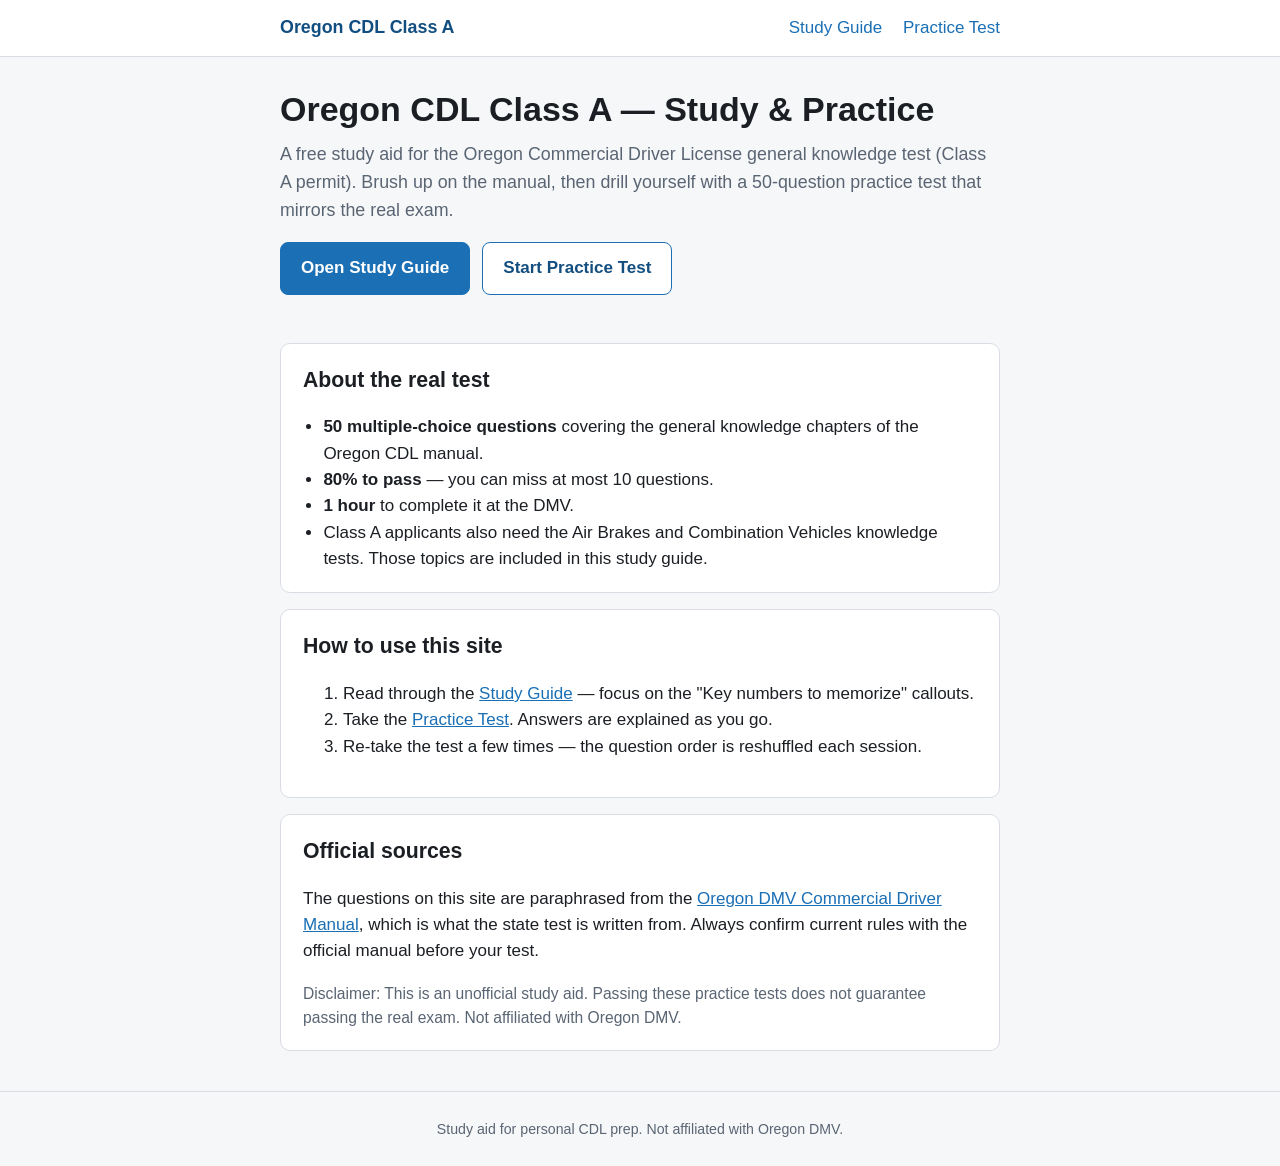
==== index.html @ bd1a83db "Scaffold Oregon CDL Class A study site Initial pages (home, study guide), shared stylesheet, and the" ====
<!doctype html>
<html lang="en">
<head>
<meta charset="utf-8" />
<meta name="viewport" content="width=device-width, initial-scale=1" />
<title>Oregon CDL Class A — Study &amp; Practice</title>
<link rel="stylesheet" href="css/styles.css" />
</head>
<body>
<header class="site-header">
  <div class="container">
    <a class="brand" href="index.html">Oregon CDL Class A</a>
    <nav class="site-nav">
      <a href="study.html">Study Guide</a>
      <a href="practice.html">Practice Test</a>
    </nav>
  </div>
</header>

<main class="container">
  <section class="hero">
    <h1>Oregon CDL Class A — Study &amp; Practice</h1>
    <p class="lede">
      A free study aid for the Oregon Commercial Driver License general knowledge
      test (Class A permit). Brush up on the manual, then drill yourself with a
      50-question practice test that mirrors the real exam.
    </p>

    <div class="cta-row">
      <a class="btn btn-primary" href="study.html">Open Study Guide</a>
      <a class="btn btn-secondary" href="practice.html">Start Practice Test</a>
    </div>
  </section>

  <section class="card">
    <h2>About the real test</h2>
    <ul class="plain-list">
      <li><strong>50 multiple-choice questions</strong> covering the general knowledge chapters of the Oregon CDL manual.</li>
      <li><strong>80% to pass</strong> — you can miss at most 10 questions.</li>
      <li><strong>1 hour</strong> to complete it at the DMV.</li>
      <li>Class A applicants also need the Air Brakes and Combination Vehicles knowledge tests. Those topics are included in this study guide.</li>
    </ul>
  </section>

  <section class="card">
    <h2>How to use this site</h2>
    <ol>
      <li>Read through the <a href="study.html">Study Guide</a> — focus on the "Key numbers to memorize" callouts.</li>
      <li>Take the <a href="practice.html">Practice Test</a>. Answers are explained as you go.</li>
      <li>Re-take the test a few times — the question order is reshuffled each session.</li>
    </ol>
  </section>

  <section class="card">
    <h2>Official sources</h2>
    <p>
      The questions on this site are paraphrased from the
      <a href="https://www.oregon.gov/odot/dmv/pages/driverid/manuals.aspx" target="_blank" rel="noopener">Oregon DMV Commercial Driver Manual</a>,
      which is what the state test is written from. Always confirm current rules
      with the official manual before your test.
    </p>
    <p class="disclaimer">
      Disclaimer: This is an unofficial study aid. Passing these practice tests
      does not guarantee passing the real exam. Not affiliated with Oregon DMV.
    </p>
  </section>
</main>

<footer class="site-footer">
  <div class="container">
    <small>Study aid for personal CDL prep. Not affiliated with Oregon DMV.</small>
  </div>
</footer>
</body>
</html>
---- css/styles.css ----
:root {
  --bg: #f6f7f9;
  --surface: #ffffff;
  --border: #d9dde3;
  --text: #1b1f24;
  --muted: #5a6573;
  --accent: #1a6fb5;
  --accent-dark: #134e80;
  --correct: #1f8a4c;
  --correct-bg: #e4f5ec;
  --wrong: #c0392b;
  --wrong-bg: #fbe6e3;
  --warn-bg: #fff6d6;
  --warn-border: #e2c644;
}

* { box-sizing: border-box; }

html, body {
  margin: 0;
  padding: 0;
  background: var(--bg);
  color: var(--text);
  font-family: -apple-system, BlinkMacSystemFont, "Segoe UI", Roboto, Oxygen, Ubuntu, Cantarell, "Helvetica Neue", Arial, sans-serif;
  font-size: 17px;
  line-height: 1.55;
}

.container {
  max-width: 760px;
  margin: 0 auto;
  padding: 0 20px;
}

/* Header */
.site-header {
  background: var(--surface);
  border-bottom: 1px solid var(--border);
  position: sticky;
  top: 0;
  z-index: 10;
}
.site-header .container {
  display: flex;
  align-items: center;
  justify-content: space-between;
  flex-wrap: wrap;
  gap: 8px;
  padding-top: 14px;
  padding-bottom: 14px;
}
.brand {
  font-weight: 700;
  color: var(--accent-dark);
  text-decoration: none;
  font-size: 1.05rem;
}
.site-nav a {
  color: var(--accent);
  text-decoration: none;
  margin-left: 16px;
  font-weight: 500;
}
.site-nav a:hover { text-decoration: underline; }

/* Hero */
.hero {
  padding: 32px 0 8px;
}
.hero h1 {
  margin: 0 0 12px;
  font-size: 2rem;
  line-height: 1.2;
}
.lede {
  color: var(--muted);
  font-size: 1.05rem;
  margin-top: 0;
}
.cta-row {
  display: flex;
  flex-wrap: wrap;
  gap: 12px;
  margin: 18px 0 24px;
}

/* Buttons */
.btn {
  display: inline-block;
  padding: 12px 20px;
  border-radius: 8px;
  border: 1px solid transparent;
  font-weight: 600;
  text-decoration: none;
  cursor: pointer;
  font-size: 1rem;
  background: var(--surface);
  color: var(--text);
}
.btn:focus-visible {
  outline: 3px solid var(--accent);
  outline-offset: 2px;
}
.btn-primary {
  background: var(--accent);
  color: #fff;
  border-color: var(--accent);
}
.btn-primary:hover { background: var(--accent-dark); }
.btn-secondary {
  background: var(--surface);
  color: var(--accent-dark);
  border-color: var(--accent);
}
.btn-secondary:hover { background: #eaf2fa; }
.btn[disabled] { opacity: 0.5; cursor: not-allowed; }

/* Cards */
.card {
  background: var(--surface);
  border: 1px solid var(--border);
  border-radius: 10px;
  padding: 20px 22px;
  margin: 16px 0;
}
.card h2 {
  margin-top: 0;
  font-size: 1.25rem;
}
.card a { color: var(--accent); }
.plain-list { margin: 0; padding-left: 1.2em; }
.disclaimer {
  color: var(--muted);
  font-size: 0.92rem;
  margin-bottom: 0;
}

/* Study guide */
.study-section {
  background: var(--surface);
  border: 1px solid var(--border);
  border-radius: 10px;
  margin: 14px 0;
  overflow: hidden;
}
.study-section > summary {
  cursor: pointer;
  padding: 16px 20px;
  font-weight: 600;
  font-size: 1.1rem;
  list-style: none;
  display: flex;
  align-items: center;
  justify-content: space-between;
}
.study-section > summary::-webkit-details-marker { display: none; }
.study-section > summary::after {
  content: "+";
  font-size: 1.4rem;
  color: var(--muted);
  font-weight: 400;
}
.study-section[open] > summary::after { content: "–"; }
.study-body {
  padding: 4px 20px 18px;
  border-top: 1px solid var(--border);
}
.study-body h3 {
  margin: 18px 0 6px;
  font-size: 1.02rem;
}
.study-body ul { padding-left: 1.2em; }
.study-body li { margin: 4px 0; }

.callout {
  background: var(--warn-bg);
  border: 1px solid var(--warn-border);
  border-radius: 8px;
  padding: 12px 16px;
  margin: 16px 0;
}
.callout strong { display: block; margin-bottom: 6px; }

/* Practice test */
.test-header {
  display: flex;
  align-items: center;
  justify-content: space-between;
  gap: 12px;
  margin: 20px 0 10px;
  flex-wrap: wrap;
}
.progress-wrap {
  flex: 1;
  min-width: 200px;
}
.progress-label {
  display: flex;
  justify-content: space-between;
  font-size: 0.9rem;
  color: var(--muted);
  margin-bottom: 4px;
}
.progress-bar {
  height: 8px;
  background: #e5e9ef;
  border-radius: 4px;
  overflow: hidden;
}
.progress-fill {
  height: 100%;
  background: var(--accent);
  width: 0%;
  transition: width 0.2s ease;
}

.score-chip {
  background: var(--surface);
  border: 1px solid var(--border);
  padding: 6px 10px;
  border-radius: 999px;
  font-size: 0.9rem;
  color: var(--muted);
  white-space: nowrap;
}

.question-card {
  background: var(--surface);
  border: 1px solid var(--border);
  border-radius: 10px;
  padding: 22px;
  margin: 14px 0;
}
.section-tag {
  display: inline-block;
  font-size: 0.78rem;
  text-transform: uppercase;
  letter-spacing: 0.04em;
  color: var(--muted);
  margin-bottom: 6px;
}
.question-text {
  font-size: 1.1rem;
  font-weight: 600;
  margin: 4px 0 16px;
}

.choice-list {
  list-style: none;
  padding: 0;
  margin: 0 0 16px;
}
.choice {
  display: flex;
  align-items: flex-start;
  gap: 10px;
  width: 100%;
  text-align: left;
  background: var(--surface);
  border: 1px solid var(--border);
  border-radius: 8px;
  padding: 12px 14px;
  margin-bottom: 8px;
  font: inherit;
  color: inherit;
  cursor: pointer;
}
.choice:hover { background: #f1f5fa; }
.choice:focus-visible {
  outline: 3px solid var(--accent);
  outline-offset: 2px;
}
.choice .key {
  display: inline-flex;
  align-items: center;
  justify-content: center;
  min-width: 26px;
  height: 26px;
  padding: 0 6px;
  border-radius: 6px;
  background: #eef2f7;
  color: var(--muted);
  font-weight: 700;
  font-size: 0.85rem;
}
.choice.is-correct {
  background: var(--correct-bg);
  border-color: var(--correct);
}
.choice.is-correct .key {
  background: var(--correct);
  color: #fff;
}
.choice.is-wrong {
  background: var(--wrong-bg);
  border-color: var(--wrong);
}
.choice.is-wrong .key {
  background: var(--wrong);
  color: #fff;
}
.choice[disabled] { cursor: default; }

.feedback {
  padding: 12px 14px;
  border-radius: 8px;
  margin-bottom: 12px;
  font-size: 0.98rem;
}
.feedback.correct { background: var(--correct-bg); color: #0f5b32; border: 1px solid #b7e1c8; }
.feedback.wrong { background: var(--wrong-bg); color: #7a1f16; border: 1px solid #eab8b3; }
.feedback .label { font-weight: 700; margin-right: 6px; }

.hidden { display: none !important; }

.test-actions {
  display: flex;
  justify-content: flex-end;
  gap: 10px;
}

/* Summary */
.summary-score {
  font-size: 2.4rem;
  font-weight: 700;
  margin: 0;
}
.summary-sub {
  color: var(--muted);
  margin-top: 4px;
}
.verdict {
  display: inline-block;
  padding: 6px 14px;
  border-radius: 999px;
  font-weight: 700;
  margin-top: 10px;
}
.verdict.pass { background: var(--correct-bg); color: #0f5b32; }
.verdict.fail { background: var(--wrong-bg); color: #7a1f16; }

.missed-item {
  border-top: 1px solid var(--border);
  padding: 12px 0;
}
.missed-item:first-child { border-top: none; }
.missed-q { font-weight: 600; margin: 0 0 4px; }
.missed-a { margin: 0; color: var(--muted); font-size: 0.94rem; }
.missed-a strong { color: var(--correct); }

/* Footer */
.site-footer {
  margin-top: 40px;
  padding: 24px 0;
  color: var(--muted);
  border-top: 1px solid var(--border);
  text-align: center;
}

@media (max-width: 480px) {
  .hero h1 { font-size: 1.55rem; }
  .question-card { padding: 16px; }
  .btn { width: 100%; }
  .cta-row { flex-direction: column; }
}
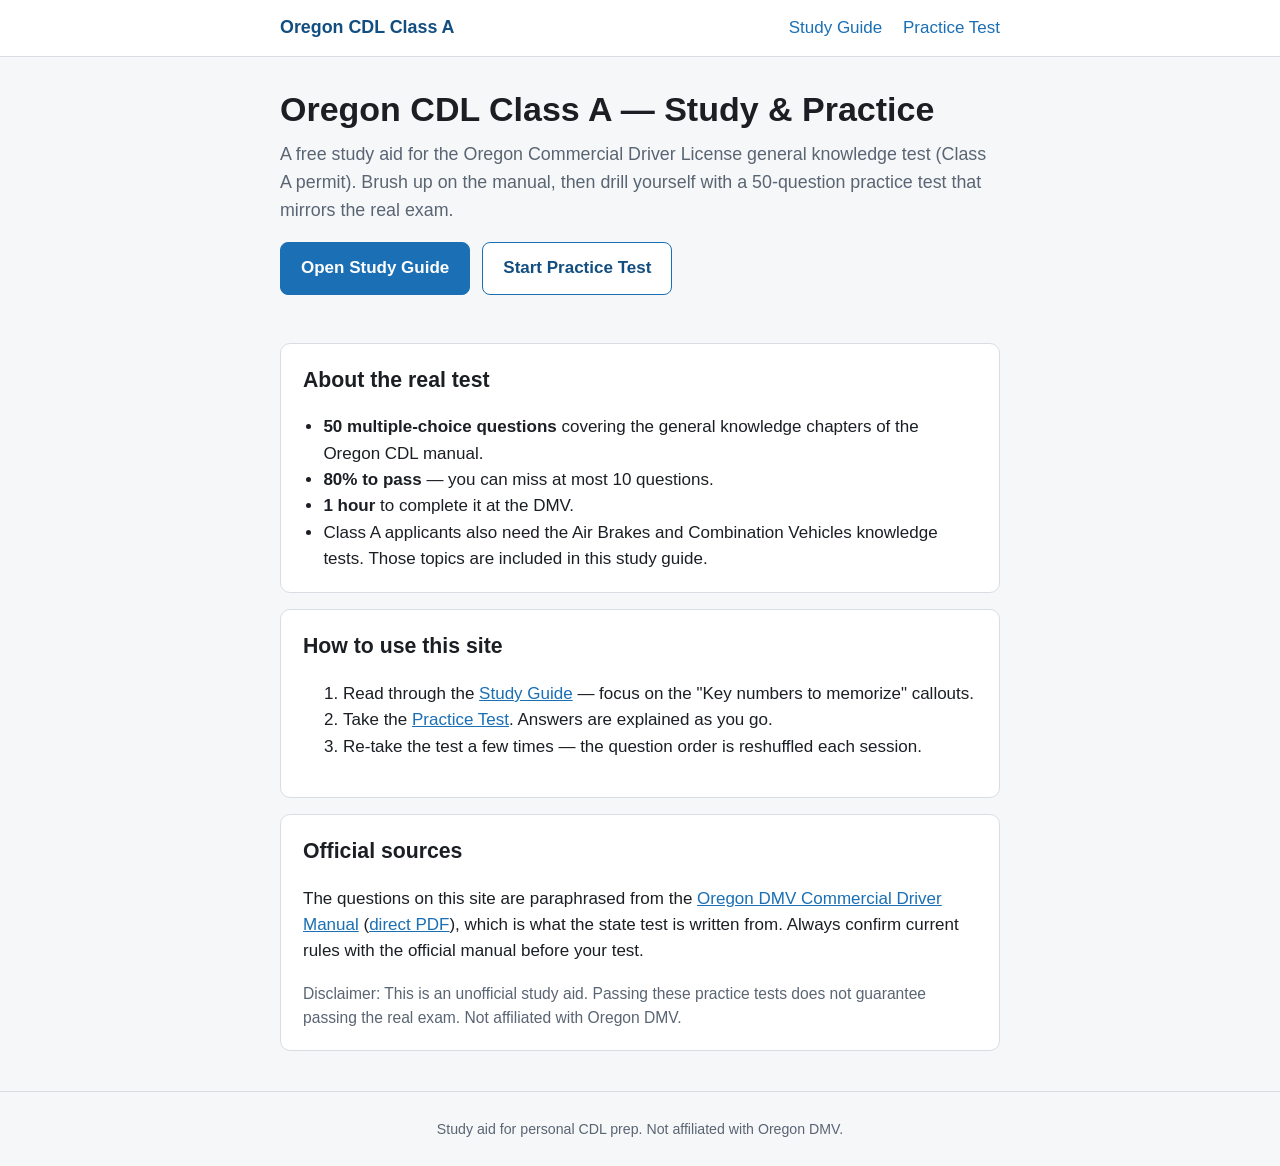
==== commit fa87904b: "Fix broken Oregon DMV manual link The manuals page lives at /odot/dmv/pages/form/manuals.aspx, not /" ====
--- a/index.html
+++ b/index.html
@@ -55,7 +55,8 @@
     <h2>Official sources</h2>
     <p>
       The questions on this site are paraphrased from the
-      <a href="https://www.oregon.gov/odot/dmv/pages/driverid/manuals.aspx" target="_blank" rel="noopener">Oregon DMV Commercial Driver Manual</a>,
+      <a href="https://www.oregon.gov/odot/dmv/pages/form/manuals.aspx" target="_blank" rel="noopener">Oregon DMV Commercial Driver Manual</a>
+      (<a href="https://www.oregon.gov/odot/forms/dmv/36.pdf" target="_blank" rel="noopener">direct PDF</a>),
       which is what the state test is written from. Always confirm current rules
       with the official manual before your test.
     </p>
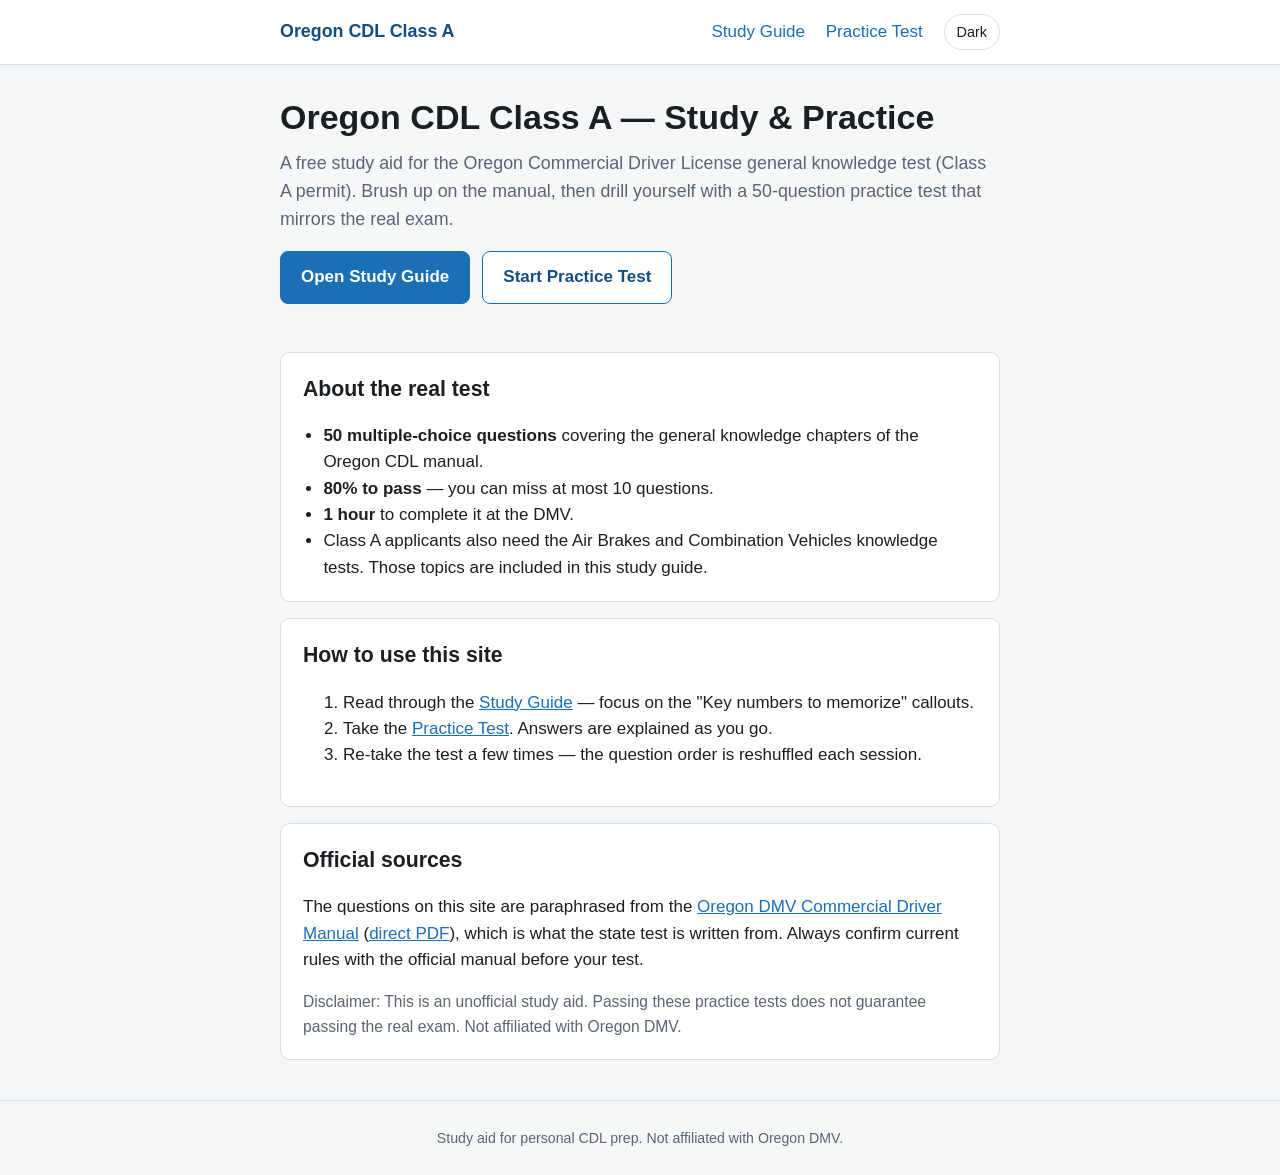
==== commit c45b7082: "Add manual light/dark theme toggle Toggle button in the header overrides the OS setting and persists" ====
--- a/index.html
+++ b/index.html
@@ -4,6 +4,15 @@
 <meta charset="utf-8" />
 <meta name="viewport" content="width=device-width, initial-scale=1" />
 <title>Oregon CDL Class A — Study &amp; Practice</title>
+<script>
+  // Apply saved theme before first paint so there's no flash.
+  (function () {
+    try {
+      var t = localStorage.getItem("cdl-theme");
+      if (t === "light" || t === "dark") document.documentElement.setAttribute("data-theme", t);
+    } catch (e) {}
+  })();
+</script>
 <link rel="stylesheet" href="css/styles.css" />
 </head>
 <body>
@@ -13,6 +22,7 @@
     <nav class="site-nav">
       <a href="study.html">Study Guide</a>
       <a href="practice.html">Practice Test</a>
+      <button type="button" class="theme-toggle" aria-label="Switch theme">Theme</button>
     </nav>
   </div>
 </header>
@@ -72,5 +82,7 @@
     <small>Study aid for personal CDL prep. Not affiliated with Oregon DMV.</small>
   </div>
 </footer>
+
+<script src="js/theme.js" defer></script>
 </body>
 </html>
--- a/css/styles.css
+++ b/css/styles.css
@@ -1,4 +1,6 @@
 :root {
+  color-scheme: light dark;
+
   --bg: #f6f7f9;
   --surface: #ffffff;
   --border: #d9dde3;
@@ -8,10 +10,116 @@
   --accent-dark: #134e80;
   --correct: #1f8a4c;
   --correct-bg: #e4f5ec;
+  --correct-text: #0f5b32;
+  --correct-border: #b7e1c8;
   --wrong: #c0392b;
   --wrong-bg: #fbe6e3;
+  --wrong-text: #7a1f16;
+  --wrong-border: #eab8b3;
   --warn-bg: #fff6d6;
   --warn-border: #e2c644;
+
+  --track: #e5e9ef;
+  --hover: #f1f5fa;
+  --secondary-hover: #eaf2fa;
+  --key-bg: #eef2f7;
+}
+
+/* Dark palette — applied when the user manually picks dark. */
+:root[data-theme="dark"] {
+  color-scheme: dark;
+  --bg: #0f1317;
+  --surface: #171c22;
+  --border: #2a323c;
+  --text: #e7edf3;
+  --muted: #9aa4af;
+  --accent: #4ea3e0;
+  --accent-dark: #85c1ec;
+  --correct: #4cbd7a;
+  --correct-bg: #16301f;
+  --correct-text: #a8e6c0;
+  --correct-border: #27533a;
+  --wrong: #e17266;
+  --wrong-bg: #331c18;
+  --wrong-text: #f1b3ab;
+  --wrong-border: #5c2e27;
+  --warn-bg: #2e2613;
+  --warn-border: #6a5a24;
+
+  --track: #242c36;
+  --hover: #1f2630;
+  --secondary-hover: #1d2732;
+  --key-bg: #242c36;
+}
+:root[data-theme="dark"] .btn-primary { color: #0b1116; }
+
+:root[data-theme="light"] { color-scheme: light; }
+
+/* Same dark palette applied automatically when the OS prefers dark
+   AND the user has not manually chosen a theme. */
+@media (prefers-color-scheme: dark) {
+  :root:not([data-theme="light"]):not([data-theme="dark"]) {
+    color-scheme: dark;
+    --bg: #0f1317;
+    --surface: #171c22;
+    --border: #2a323c;
+    --text: #e7edf3;
+    --muted: #9aa4af;
+    --accent: #4ea3e0;
+    --accent-dark: #85c1ec;
+    --correct: #4cbd7a;
+    --correct-bg: #16301f;
+    --correct-text: #a8e6c0;
+    --correct-border: #27533a;
+    --wrong: #e17266;
+    --wrong-bg: #331c18;
+    --wrong-text: #f1b3ab;
+    --wrong-border: #5c2e27;
+    --warn-bg: #2e2613;
+    --warn-border: #6a5a24;
+
+    --track: #242c36;
+    --hover: #1f2630;
+    --secondary-hover: #1d2732;
+    --key-bg: #242c36;
+  }
+  :root:not([data-theme="light"]):not([data-theme="dark"]) .btn-primary { color: #0b1116; }
+}
+
+/* Theme toggle button in the header */
+.theme-toggle {
+  background: transparent;
+  border: 1px solid var(--border);
+  color: var(--text);
+  padding: 6px 12px;
+  border-radius: 999px;
+  font: inherit;
+  font-size: 0.85rem;
+  cursor: pointer;
+  margin-left: 16px;
+}
+.theme-toggle:hover { background: var(--hover); }
+.theme-toggle:focus-visible {
+  outline: 3px solid var(--accent);
+  outline-offset: 2px;
+}
+
+/* Theme toggle button in the header */
+.theme-toggle {
+  background: transparent;
+  border: 1px solid var(--border);
+  color: var(--text);
+  padding: 6px 12px;
+  border-radius: 999px;
+  font: inherit;
+  font-size: 0.85rem;
+  cursor: pointer;
+  margin-left: 16px;
+}
+.theme-toggle:hover { background: var(--hover); }
+.theme-toggle:focus-visible {
+  outline: 3px solid var(--accent);
+  outline-offset: 2px;
 }
 
 * { box-sizing: border-box; }
@@ -112,7 +220,7 @@
   color: var(--accent-dark);
   border-color: var(--accent);
 }
-.btn-secondary:hover { background: #eaf2fa; }
+.btn-secondary:hover { background: var(--secondary-hover); }
 .btn[disabled] { opacity: 0.5; cursor: not-allowed; }
 
 /* Cards */
@@ -203,7 +311,7 @@
 }
 .progress-bar {
   height: 8px;
-  background: #e5e9ef;
+  background: var(--track);
   border-radius: 4px;
   overflow: hidden;
 }
@@ -265,7 +373,7 @@
   color: inherit;
   cursor: pointer;
 }
-.choice:hover { background: #f1f5fa; }
+.choice:hover { background: var(--hover); }
 .choice:focus-visible {
   outline: 3px solid var(--accent);
   outline-offset: 2px;
@@ -278,7 +386,7 @@
   height: 26px;
   padding: 0 6px;
   border-radius: 6px;
-  background: #eef2f7;
+  background: var(--key-bg);
   color: var(--muted);
   font-weight: 700;
   font-size: 0.85rem;
@@ -307,8 +415,8 @@
   margin-bottom: 12px;
   font-size: 0.98rem;
 }
-.feedback.correct { background: var(--correct-bg); color: #0f5b32; border: 1px solid #b7e1c8; }
-.feedback.wrong { background: var(--wrong-bg); color: #7a1f16; border: 1px solid #eab8b3; }
+.feedback.correct { background: var(--correct-bg); color: var(--correct-text); border: 1px solid var(--correct-border); }
+.feedback.wrong { background: var(--wrong-bg); color: var(--wrong-text); border: 1px solid var(--wrong-border); }
 .feedback .label { font-weight: 700; margin-right: 6px; }
 
 .hidden { display: none !important; }
@@ -336,8 +444,8 @@
   font-weight: 700;
   margin-top: 10px;
 }
-.verdict.pass { background: var(--correct-bg); color: #0f5b32; }
-.verdict.fail { background: var(--wrong-bg); color: #7a1f16; }
+.verdict.pass { background: var(--correct-bg); color: var(--correct-text); }
+.verdict.fail { background: var(--wrong-bg); color: var(--wrong-text); }
 
 .missed-item {
   border-top: 1px solid var(--border);
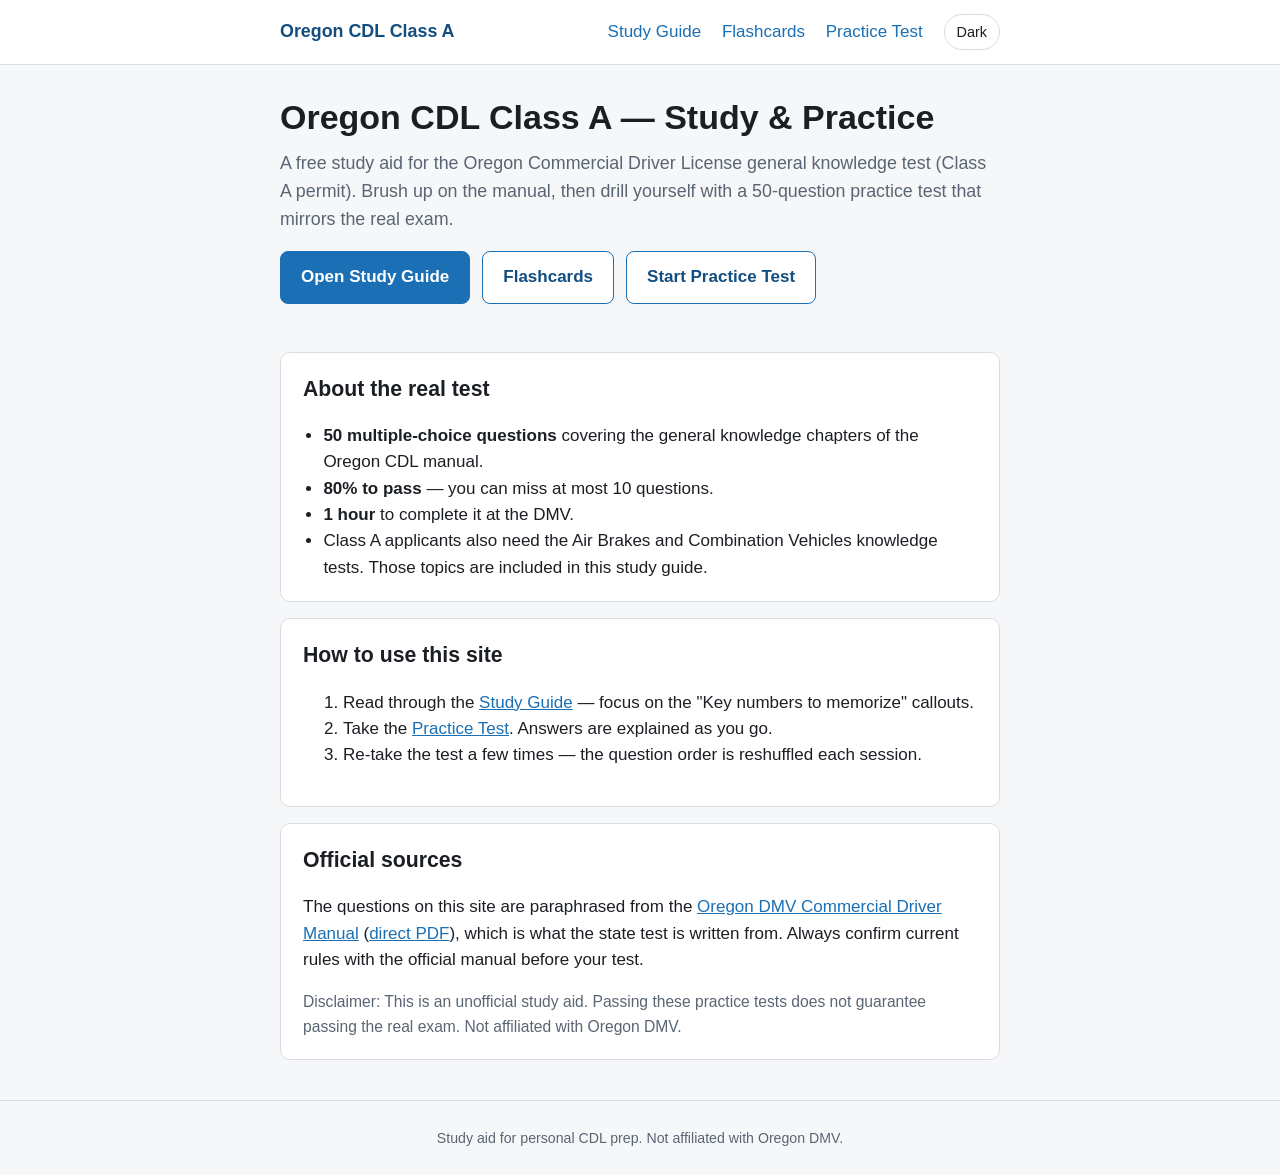
==== commit b801da0c: "Link flashcards from every page Adds a Flashcards entry to the header nav on all pages and a promine" ====
--- a/index.html
+++ b/index.html
@@ -21,6 +21,7 @@
     <a class="brand" href="index.html">Oregon CDL Class A</a>
     <nav class="site-nav">
       <a href="study.html">Study Guide</a>
+      <a href="flashcards.html">Flashcards</a>
       <a href="practice.html">Practice Test</a>
       <button type="button" class="theme-toggle" aria-label="Switch theme">Theme</button>
     </nav>
@@ -38,6 +39,7 @@
 
     <div class="cta-row">
       <a class="btn btn-primary" href="study.html">Open Study Guide</a>
+      <a class="btn btn-secondary" href="flashcards.html">Flashcards</a>
       <a class="btn btn-secondary" href="practice.html">Start Practice Test</a>
     </div>
   </section>
--- a/css/styles.css
+++ b/css/styles.css
@@ -465,9 +465,134 @@
   text-align: center;
 }
 
+/* Flashcards */
+.flashcard-toolbar {
+  display: flex;
+  align-items: center;
+  justify-content: space-between;
+  gap: 12px;
+  flex-wrap: wrap;
+  margin: 18px 0 16px;
+}
+.filter-label {
+  display: inline-flex;
+  align-items: center;
+  gap: 8px;
+  color: var(--muted);
+  font-size: 0.92rem;
+}
+.filter-label select {
+  font: inherit;
+  color: var(--text);
+  background: var(--surface);
+  border: 1px solid var(--border);
+  border-radius: 8px;
+  padding: 6px 10px;
+}
+
+.card-stage {
+  perspective: 1200px;
+  margin: 10px 0 20px;
+}
+.flashcard {
+  display: block;
+  width: 100%;
+  min-height: 260px;
+  background: transparent;
+  border: none;
+  padding: 0;
+  cursor: pointer;
+  font: inherit;
+  color: inherit;
+  text-align: left;
+}
+.flashcard:focus-visible {
+  outline: 3px solid var(--accent);
+  outline-offset: 4px;
+  border-radius: 14px;
+}
+.flashcard-inner {
+  position: relative;
+  width: 100%;
+  min-height: 260px;
+  transition: transform 0.5s cubic-bezier(.25,.8,.25,1);
+  transform-style: preserve-3d;
+}
+.flashcard[aria-pressed="true"] .flashcard-inner {
+  transform: rotateY(180deg);
+}
+.flashcard-face {
+  position: absolute;
+  inset: 0;
+  backface-visibility: hidden;
+  -webkit-backface-visibility: hidden;
+  background: var(--surface);
+  border: 1px solid var(--border);
+  border-radius: 14px;
+  padding: 24px 22px;
+  display: flex;
+  flex-direction: column;
+  justify-content: space-between;
+  box-shadow: 0 1px 2px rgba(0,0,0,0.03);
+}
+.flashcard-back {
+  transform: rotateY(180deg);
+  background: var(--correct-bg);
+  border-color: var(--correct-border);
+}
+.card-section-tag {
+  display: inline-block;
+  align-self: flex-start;
+  font-size: 0.75rem;
+  text-transform: uppercase;
+  letter-spacing: 0.06em;
+  color: var(--muted);
+  background: var(--key-bg);
+  padding: 3px 10px;
+  border-radius: 999px;
+}
+.card-text {
+  font-size: 1.25rem;
+  line-height: 1.4;
+  font-weight: 600;
+  margin: 14px 0;
+  flex: 1;
+  display: flex;
+  align-items: center;
+}
+.flashcard-back .card-text {
+  color: var(--correct-text);
+  font-weight: 500;
+}
+.card-hint {
+  font-size: 0.82rem;
+  color: var(--muted);
+  text-align: right;
+}
+
+.card-controls {
+  display: flex;
+  align-items: center;
+  justify-content: center;
+  gap: 14px;
+  margin: 12px 0 4px;
+}
+.card-controls .btn {
+  min-width: 56px;
+  padding: 10px 14px;
+}
+.card-counter {
+  font-variant-numeric: tabular-nums;
+  color: var(--muted);
+  font-size: 0.95rem;
+  min-width: 80px;
+  text-align: center;
+}
+
 @media (max-width: 480px) {
   .hero h1 { font-size: 1.55rem; }
   .question-card { padding: 16px; }
   .btn { width: 100%; }
   .cta-row { flex-direction: column; }
-}
+  .card-controls .btn { width: auto; }
+}
